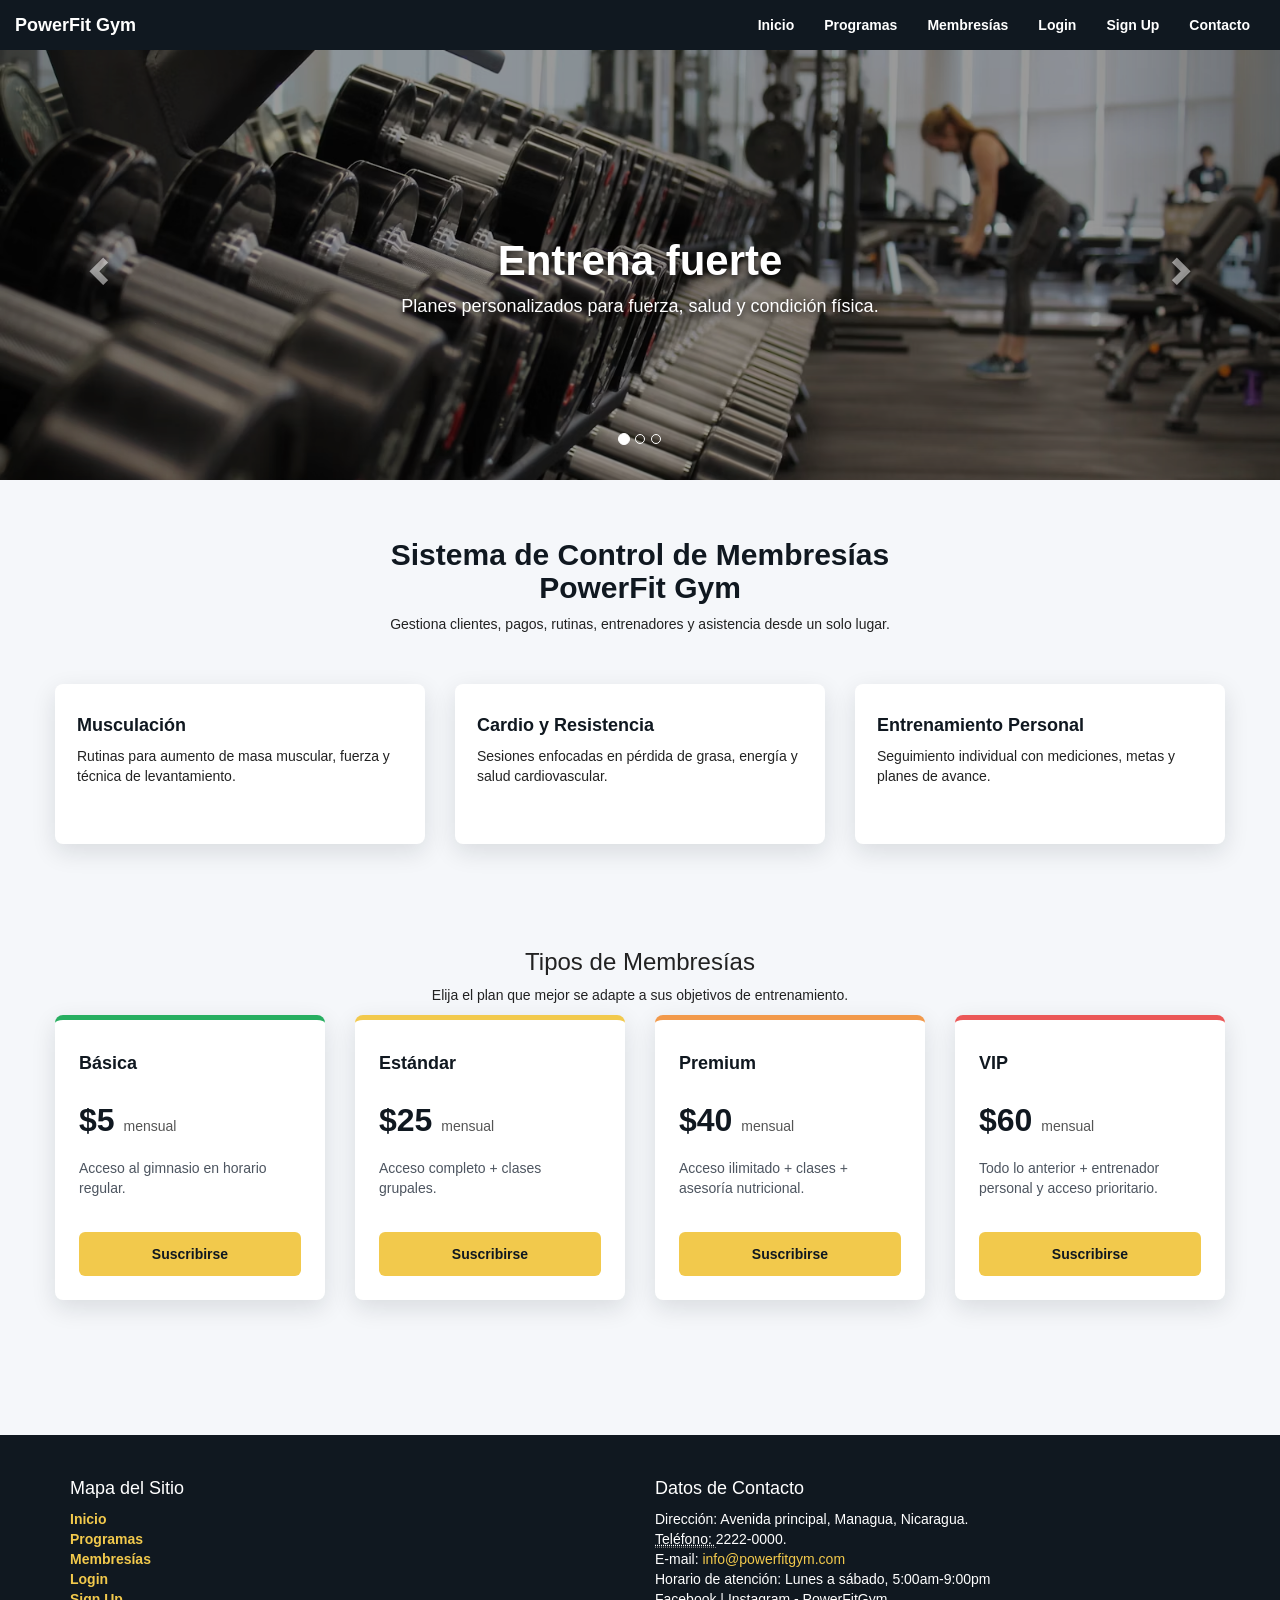
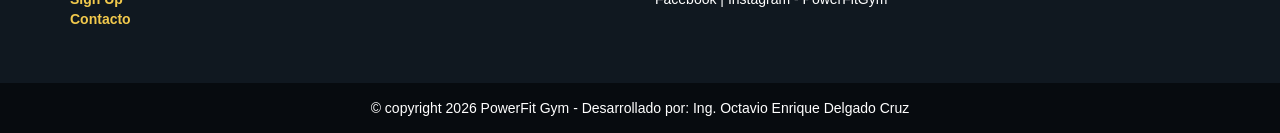
==== docs/index.html @ 64f9a5ca "Add files via upload" ====
<!DOCTYPE html>
<html lang="es">
  <head>
    <meta charset="utf-8">
    <meta http-equiv="X-UA-Compatible" content="IE=edge">
    <meta name="viewport" content="width=device-width, initial-scale=1">
    <title>PowerFit Gym</title>

    <link rel="stylesheet" href="https://cdn.jsdelivr.net/npm/bootstrap@3.3.7/dist/css/bootstrap.min.css">
    <link rel="stylesheet" href="css/stilo.css">
  </head>

  <body>
    <!-- Inicio del menu de navegacion -->
    <nav class="navbar navbar-default menu">
      <div class="container-fluid">
        <div class="navbar-header">
          <button type="button" class="navbar-toggle collapsed" data-toggle="collapse" data-target="#defaultNavbar1" aria-controls="defaultNavbar1" aria-expanded="false">
            <span class="sr-only">Abrir navegaci&oacute;n</span>
            <span class="icon-bar"></span>
            <span class="icon-bar"></span>
            <span class="icon-bar"></span>
          </button>
          <a class="navbar-brand" href="#inicio">PowerFit Gym</a>
        </div>

        <div class="collapse navbar-collapse" id="defaultNavbar1">
          <ul class="nav navbar-nav navbar-right">
            <li><a href="#inicio">Inicio</a></li>
            <li><a href="#programas">Programas</a></li>
            <li><a href="#membresias">Membres&iacute;as</a></li>
            <li><a href="login/">Login</a></li>
            <li><a href="signup/">Sign Up</a></li>
            <li><a href="#contacto">Contacto</a></li>
          </ul>
        </div>
      </div>
    </nav>
    <!-- Fin del menu de navegacion -->

    <!-- Inicio del slider del banner -->
    <div id="inicio" class="carousel slide" data-ride="carousel">
      <ol class="carousel-indicators">
        <li data-target="#inicio" data-slide-to="0" class="active"></li>
        <li data-target="#inicio" data-slide-to="1"></li>
        <li data-target="#inicio" data-slide-to="2"></li>
      </ol>

      <div class="carousel-inner" role="listbox">
        <div class="item active">
          <img src="img/Espacio.avif" alt="&Aacute;rea de pesas del gimnasio" width="100%" class="center-block">
          <div class="carousel-caption">
            <h3>Entrena fuerte</h3>
            <p>Planes personalizados para fuerza, salud y condici&oacute;n f&iacute;sica.</p>
          </div>
        </div>

        <div class="item">
          <img src="img/Grupo.avif" alt="Clase grupal de entrenamiento" width="100%" class="center-block">
          <div class="carousel-caption">
            <h3>Clases grupales</h3>
            <p>Funcional, spinning, cardio, zumba y entrenamiento HIIT.</p>
          </div>
        </div>

        <div class="item">
          <img src="img/Ejemplo.avif" alt="Entrenamiento con entrenador personal" width="100%" class="center-block">
          <div class="carousel-caption">
            <h3>Asesor&iacute;a profesional</h3>
            <p>Entrenadores certificados para ayudarte a lograr tus metas.</p>
          </div>
        </div>
      </div>

      <a class="left carousel-control" href="#inicio" role="button" data-slide="prev">
        <span class="glyphicon glyphicon-chevron-left" aria-hidden="true"></span>
        <span class="sr-only">Anterior</span>
      </a>
      <a class="right carousel-control" href="#inicio" role="button" data-slide="next">
        <span class="glyphicon glyphicon-chevron-right" aria-hidden="true"></span>
        <span class="sr-only">Siguiente</span>
      </a>
    </div>
    <!-- Fin del slider del banner -->

    <!-- Contenido de la pagina -->
    <section class="container intro">
      <div class="row">
        <div class="col-md-8 col-md-offset-2 text-center">
          <h3>Sistema de Control de Membres&iacute;as<br>PowerFit Gym</h3>
          <p>Gestiona clientes, pagos, rutinas, entrenadores y asistencia desde un solo lugar.</p>
        </div>
      </div>
    </section>

    <section id="programas" class="container programas">
      <div class="row">
        <div class="col-md-4">
          <div class="programa">
            <h4>Musculaci&oacute;n</h4>
            <p>Rutinas para aumento de masa muscular, fuerza y t&eacute;cnica de levantamiento.</p>
          </div>
        </div>
        <div class="col-md-4">
          <div class="programa">
            <h4>Cardio y Resistencia</h4>
            <p>Sesiones enfocadas en p&eacute;rdida de grasa, energ&iacute;a y salud cardiovascular.</p>
          </div>
        </div>
        <div class="col-md-4">
          <div class="programa">
            <h4>Entrenamiento Personal</h4>
            <p>Seguimiento individual con mediciones, metas y planes de avance.</p>
          </div>
        </div>
      </div>
    </section>

    <section id="membresias" class="container membresias">
      <div class="row">
        <div class="col-md-8 col-md-offset-2 text-center">
          <h3>Tipos de Membres&iacute;as</h3>
          <p>Elija el plan que mejor se adapte a sus objetivos de entrenamiento.</p>
        </div>
      </div>

      <div class="row membresias-lista">
        <div class="col-md-3 col-sm-6">
          <div class="membresia membresia-basica">
            <h4>B&aacute;sica</h4>
            <p class="precio">$5 <span>mensual</span></p>
            <p>Acceso al gimnasio en horario regular.</p>
            <a href="signup/?membresia=basica" class="btn btn-suscripcion btn-block" data-membresia="basica">Suscribirse</a>
          </div>
        </div>

        <div class="col-md-3 col-sm-6">
          <div class="membresia membresia-estandar">
            <h4>Est&aacute;ndar</h4>
            <p class="precio">$25 <span>mensual</span></p>
            <p>Acceso completo + clases grupales.</p>
            <a href="signup/?membresia=estandar" class="btn btn-suscripcion btn-block" data-membresia="estandar">Suscribirse</a>
          </div>
        </div>

        <div class="col-md-3 col-sm-6">
          <div class="membresia membresia-premium destacada">
            <h4>Premium</h4>
            <p class="precio">$40 <span>mensual</span></p>
            <p>Acceso ilimitado + clases + asesor&iacute;a nutricional.</p>
            <a href="signup/?membresia=premium" class="btn btn-suscripcion btn-block" data-membresia="premium">Suscribirse</a>
          </div>
        </div>

        <div class="col-md-3 col-sm-6">
          <div class="membresia membresia-vip">
            <h4>VIP</h4>
            <p class="precio">$60 <span>mensual</span></p>
            <p>Todo lo anterior + entrenador personal y acceso prioritario.</p>
            <a href="signup/?membresia=vip" class="btn btn-suscripcion btn-block" data-membresia="vip">Suscribirse</a>
          </div>
        </div>
      </div>
    </section>

    <!-- Fin del contenido de la pagina -->

    <!-- Inicio pie de pagina -->
    <footer id="contacto">
      <section class="pie01">
        <div class="container">
          <div class="row">
            <div class="col-md-6">
              <h4>Mapa del Sitio</h4>
              <dl>
                <dt><a href="#inicio">Inicio</a></dt>
                <dt><a href="#programas">Programas</a></dt>
                <dt><a href="#membresias">Membres&iacute;as</a></dt>
                <dt><a href="login/">Login</a></dt>
                <dt><a href="signup/">Sign Up</a></dt>
                <dt><a href="#contacto">Contacto</a></dt>
              </dl>
            </div>

            <div class="col-md-6">
              <h4>Datos de Contacto</h4>
              <address>
                Direcci&oacute;n: Avenida principal, Managua, Nicaragua.<br>
                <abbr title="Tel&eacute;fono">Tel&eacute;fono: </abbr>2222-0000.<br>
                E-mail: <a href="mailto:info@powerfitgym.com">info@powerfitgym.com</a><br>
                Horario de atenci&oacute;n: Lunes a s&aacute;bado, 5:00am-9:00pm<br>
                Facebook | Instagram - PowerFitGym
              </address>
            </div>
          </div>
        </div>
      </section>

      <section class="pie02">
        <div class="container">
          &copy; copyright 2026 PowerFit Gym - Desarrollado por: Ing. Octavio Enrique Delgado Cruz
        </div>
      </section>
    </footer>
    <!-- Fin pie de pagina -->

    <script src="https://code.jquery.com/jquery-1.11.3.min.js"></script>
    <script src="https://cdn.jsdelivr.net/npm/bootstrap@3.3.7/dist/js/bootstrap.min.js"></script>
    <script src="js/main.js"></script>
  </body>
</html>
---- docs/css/stilo.css ----
@charset "utf-8";

/* Estilos generales */
body {
  font-family: Arial, Helvetica, sans-serif;
  background: #f5f7fa;
  color: #222;
}

body.menu-is-fixed {
  padding-top: var(--menu-height, 52px);
}

/* Menu de navegacion */
.navbar {
  border: 0;
  border-radius: 0;
  margin-bottom: 0;
}

.navbar-default {
  background-color: #101820;
  box-shadow: 0 2px 8px rgba(0, 0, 0, 0.25);
}

.navbar-default .navbar-brand,
.navbar-default .navbar-nav > li > a {
  color: #fff;
  font-weight: 700;
}

.navbar-default .navbar-brand:hover,
.navbar-default .navbar-brand:focus,
.navbar-default .navbar-nav > li > a:hover,
.navbar-default .navbar-nav > li > a:focus {
  color: #f2c94c;
}

.navbar-default .navbar-toggle {
  border-color: #f2c94c;
}

.navbar-default .navbar-toggle:hover,
.navbar-default .navbar-toggle:focus {
  background-color: #182532;
}

.navbar-default .navbar-toggle .icon-bar {
  background-color: #f2c94c;
}

.navbar-default .navbar-collapse,
.navbar-default .navbar-form {
  border-color: #263544;
}

.navbar-default .navbar-nav > .active > a,
.navbar-default .navbar-nav > .active > a:hover,
.navbar-default .navbar-nav > .active > a:focus {
  color: #101820;
  background-color: #f2c94c;
}

.menu {
  transition: all ease 0.5s;
}

.menu-fixed {
  position: fixed;
  z-index: 1000;
  top: 0;
  left: 0;
  width: 100%;
  box-shadow: 0 4px 12px rgba(0, 0, 0, 0.35);
}

/* Slider */
.carousel-inner > .item > img {
  height: 430px;
  object-fit: cover;
  filter: brightness(60%);
}

.carousel-caption {
  bottom: 28%;
  text-shadow: 0 2px 6px rgba(0, 0, 0, 0.8);
}

.carousel-caption h3 {
  font-size: 42px;
  font-weight: 700;
}

.carousel-caption p {
  font-size: 18px;
}

/* Contenido */
#inicio,
#programas,
#membresias,
#contacto {
  scroll-margin-top: 70px;
}

.intro {
  padding: 38px 0 20px;
}

.intro h3 {
  color: #101820;
  font-size: 30px;
  font-weight: 700;
}

.login-box,
.programa,
.membresia {
  background: #fff;
  border-radius: 8px;
  box-shadow: 0 8px 24px rgba(16, 24, 32, 0.12);
}

.login-box {
  padding: 26px;
  margin-bottom: 42px;
}

.auth-page {
  min-height: 100vh;
  background: #f2f4f7;
}

.auth-wrap {
  display: flex;
  align-items: stretch;
  min-height: calc(100vh - 50px);
}

.auth-visual,
.auth-card {
  width: 50%;
}

.auth-visual {
  position: relative;
  display: flex;
  align-items: flex-end;
  min-height: 620px;
  padding: 58px;
  color: #fff;
  background:
    linear-gradient(180deg, rgba(16, 24, 32, 0.18), rgba(16, 24, 32, 0.88)),
    url("../img/Espacio.avif") center/cover;
}

.auth-visual-signup {
  background:
    linear-gradient(180deg, rgba(16, 24, 32, 0.2), rgba(16, 24, 32, 0.86)),
    url("../img/Grupo.avif") center/cover;
}

.auth-visual-content {
  max-width: 520px;
}

.auth-kicker {
  color: #f2c94c;
  font-weight: 700;
  margin-bottom: 12px;
  text-transform: uppercase;
}

.auth-visual h1 {
  font-size: 44px;
  font-weight: 700;
  line-height: 1.1;
  margin: 0 0 14px;
}

.auth-visual p {
  font-size: 17px;
}

.auth-card {
  display: flex;
  flex-direction: column;
  align-items: center;
  justify-content: center;
  padding: 54px 64px;
  background: #fff;
}

.auth-card > * {
  width: 100%;
  max-width: 430px;
}

.auth-helper-wrap {
  align-items: center;
  justify-content: center;
  min-height: 100vh;
  padding: 24px;
}

.auth-helper-card {
  width: 100%;
  max-width: 560px;
}

.auth-card-header {
  margin-bottom: 24px;
}

.auth-card h2 {
  color: #101820;
  font-size: 30px;
  font-weight: 700;
  margin-top: 0;
}

.auth-card-header p {
  color: #5b6470;
  margin-bottom: 0;
}

.auth-card label {
  color: #101820;
}

.auth-card .form-control {
  border-color: #c8d0d8;
  border-radius: 6px;
  box-shadow: none;
}

.auth-card .form-control:focus {
  border-color: #f2c94c;
  box-shadow: 0 0 0 3px rgba(242, 201, 76, 0.22);
}

.auth-card select.form-control {
  height: 46px;
}

.auth-card .glyphicon {
  margin-right: 6px;
}

.auth-switch {
  margin: 22px 0 0;
  text-align: center;
}

.auth-switch a {
  color: #101820;
  font-weight: 700;
  text-decoration: underline;
}

.btn-gym {
  background: #f2c94c;
  border-color: #f2c94c;
  color: #101820;
  font-weight: 700;
}

.btn-gym:hover,
.btn-gym:focus {
  background: #d9b43f;
  border-color: #d9b43f;
  color: #101820;
}

.btn-suscripcion {
  background: #f2c94c;
  border: 0;
  border-radius: 6px;
  color: #101820;
  font-weight: 700;
  margin-top: auto;
  padding: 12px 14px;
  transition: background-color 0.2s ease, transform 0.2s ease, box-shadow 0.2s ease;
}

.btn-suscripcion:hover,
.btn-suscripcion:focus {
  background: #d9b43f;
  box-shadow: 0 8px 18px rgba(16, 24, 32, 0.18);
  color: #101820;
  transform: translateY(-1px);
}

.programas {
  padding: 20px 0 45px;
}

.programa {
  min-height: 160px;
  padding: 22px;
  margin-bottom: 20px;
}

.programa h4 {
  color: #101820;
  font-weight: 700;
}

.membresias {
  padding: 20px 0 55px;
}

.membresias-lista {
  display: flex;
  flex-wrap: wrap;
}

.membresias-lista > [class*="col-"] {
  display: flex;
  float: none;
  width: 100%;
}

.membresia {
  display: flex;
  flex-direction: column;
  min-height: 285px;
  padding: 24px;
  margin-bottom: 20px;
  width: 100%;
  border-top: 5px solid #101820;
  transition: transform 0.2s ease, box-shadow 0.2s ease;
}

/* Colores por tipo de membresia */
.membresia-basica {
  border-top-color: #27ae60;
}

.membresia-estandar {
  border-top-color: #f2c94c;
}

.membresia-premium,
.membresia.destacada {
  border-top-color: #f2994a;
}

.membresia-vip {
  border-top-color: #eb5757;
}

.membresia:hover {
  box-shadow: 0 12px 28px rgba(16, 24, 32, 0.18);
  transform: translateY(-3px);
}

.membresia h4 {
  color: #101820;
  font-weight: 700;
}

.membresia > p:not(.precio) {
  color: #4d5560;
  margin-bottom: 22px;
}

.precio {
  color: #101820;
  font-size: 32px;
  font-weight: 700;
  margin: 14px 0;
}

.precio span {
  color: #555;
  font-size: 14px;
  font-weight: 400;
}

/* Pie de pagina */
footer {
  color: #fff;
}

.pie01 {
  background-color: #101820;
  margin-top: 60px;
  padding: 34px 0;
}

.pie01 a {
  color: #f2c94c;
}

.pie01 a:hover,
.pie01 a:focus {
  color: #fff;
}

.pie02 {
  background-color: #070b0f;
  padding: 15px;
  text-align: center;
}

@media only screen and (max-width: 900px) {
  .carousel-inner > .item > img {
    height: 320px;
  }

  .carousel-caption {
    bottom: 18%;
  }

  .carousel-caption h3 {
    font-size: 28px;
  }

  .carousel-caption p {
    font-size: 15px;
  }

  .auth-wrap {
    display: block;
    min-height: auto;
  }

  .auth-visual,
  .auth-card {
    width: 100%;
  }

  .auth-visual {
    min-height: 250px;
    padding: 32px 22px;
  }

  .auth-visual h1 {
    font-size: 30px;
  }

  .auth-visual p {
    font-size: 15px;
  }

  .auth-card {
    max-width: none;
    padding: 32px 22px 42px;
  }

  .auth-card h2 {
    font-size: 26px;
  }
}

@media only screen and (min-width: 768px) {
  .membresias-lista > .col-sm-6 {
    width: 50%;
  }
}

@media only screen and (min-width: 992px) {
  .membresias-lista > .col-md-3 {
    width: 25%;
  }
}
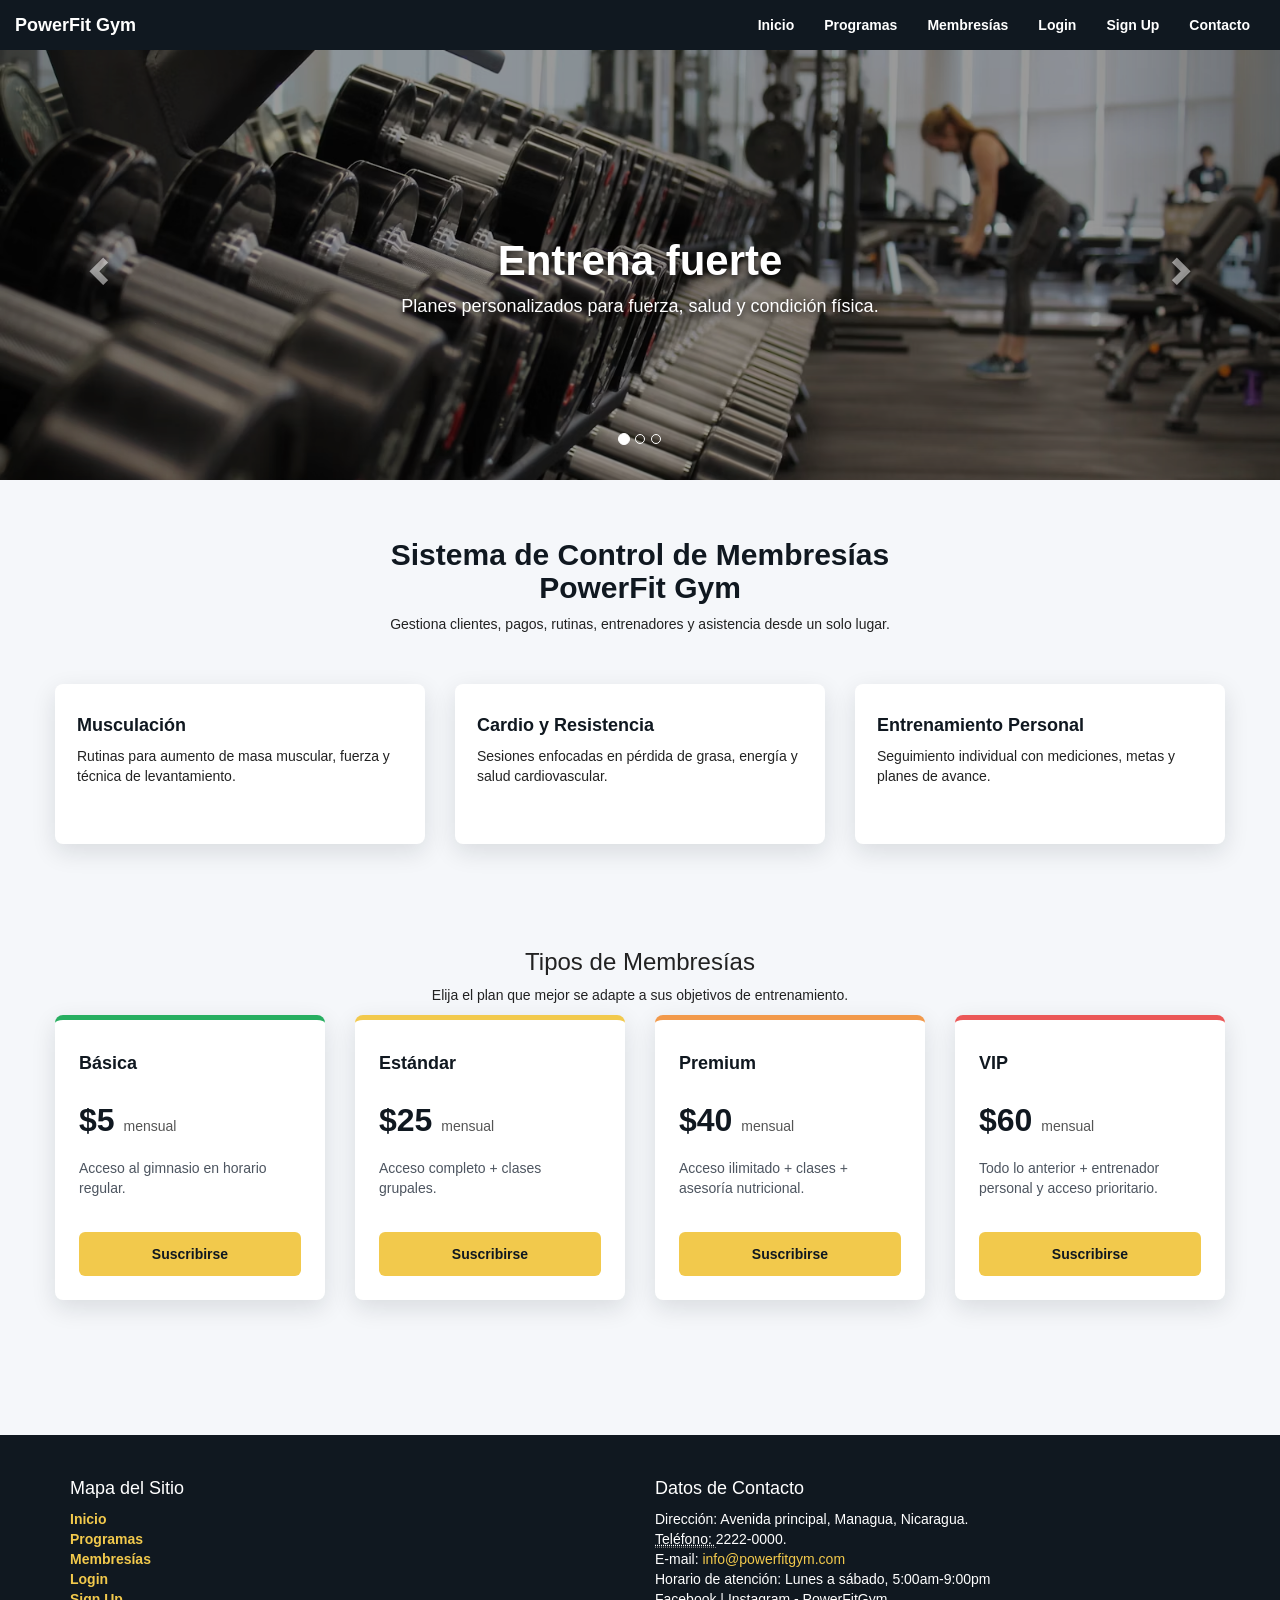
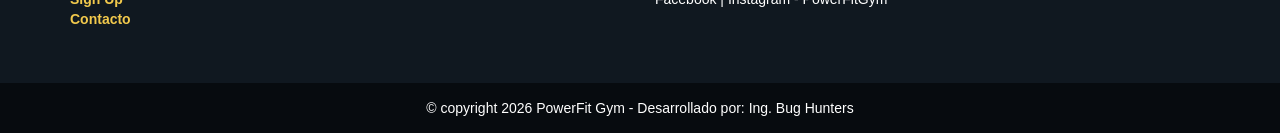
==== commit 42aaafd6: "Update index.html" ====
--- a/docs/index.html
+++ b/docs/index.html
@@ -198,7 +198,7 @@
 
       <section class="pie02">
         <div class="container">
-          &copy; copyright 2026 PowerFit Gym - Desarrollado por: Ing. Octavio Enrique Delgado Cruz
+          &copy; copyright 2026 PowerFit Gym - Desarrollado por: Ing.   Bug Hunters
         </div>
       </section>
     </footer>
